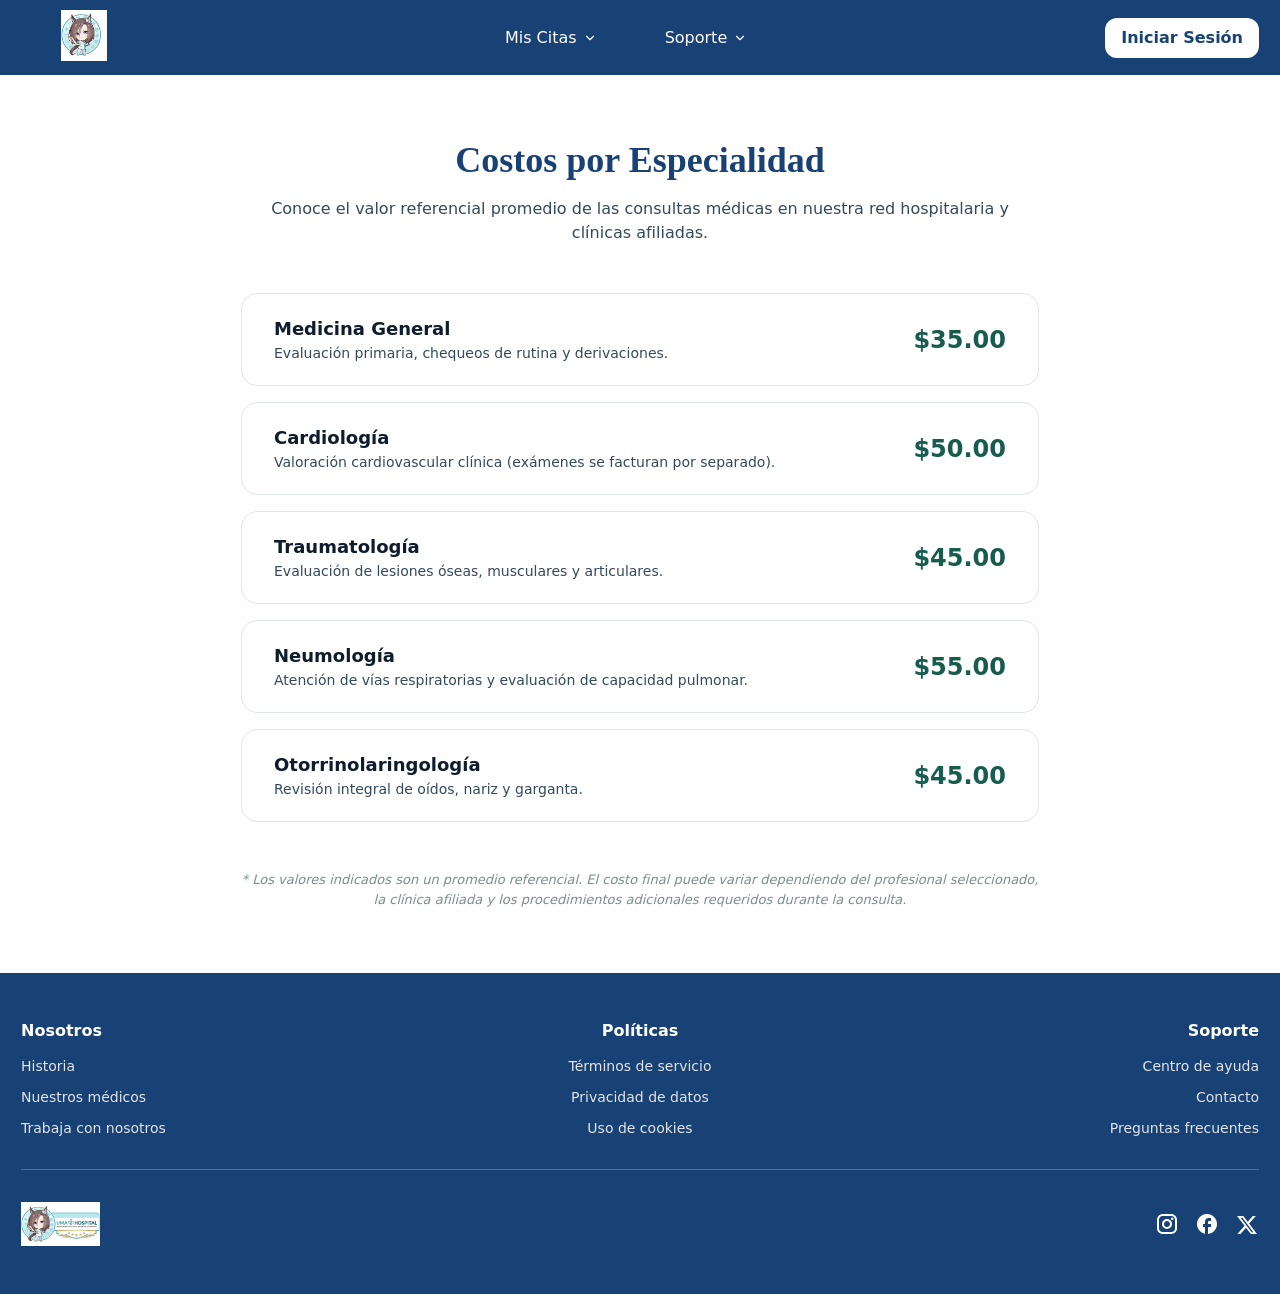
==== costs-section.html @ 03626efe "- Se añade sección de costos - Se coloca botón de menú dentro del logo" ====
<!DOCTYPE html>
<html lang="es">
  <head>
    <meta charset="UTF-8" />
    <meta name="viewport" content="width=device-width, initial-scale=1.0" />
    <title>Barra de navegación UMA Hospital</title>
    <link rel="stylesheet" href="styles.css" />
  </head>
  <body>
    <nav class="navbar" aria-label="Barra de navegación">
      <div class="navbar__content">
        <button class="navbar__menu" type="button" aria-label="Abrir menú">
          <svg viewBox="0 0 35 35" width="35" height="35" aria-hidden="true">
            <rect x="6" y="10" width="23" height="3" rx="1.5" fill="#FFFFFF" />
            <rect x="6" y="17" width="23" height="3" rx="1.5" fill="#FFFFFF" />
            <rect x="6" y="24" width="23" height="3" rx="1.5" fill="#FFFFFF" />
          </svg>
        </button>

        <a href="index.html" aria-label="Volver a la página de inicio" class="nav-logo-link">
          <img src="assets/logo.jpeg" alt="Logo UMA Hospital" class="nav-logo" />
        </a>

        <ul class="nav-links">
          <!-- DROPDOWN: MIS CITAS -->
          <li class="nav-item dropdown">
            <a href="#" class="dropdown-toggle" aria-haspopup="true" aria-expanded="false">
              Mis Citas
              <!-- Ícono de flecha vectorizado -->
              <svg width="14" height="14" viewBox="0 0 24 24" fill="none" stroke="currentColor" stroke-width="2" stroke-linecap="round" stroke-linejoin="round"><polyline points="6 9 12 15 18 9"></polyline></svg>
            </a>
            
            <!-- Contenedor del Mega Menú -->
            <div class="dropdown-menu mega-menu">
              <!-- Columna 1: Gestión -->
              <div class="dropdown-group">
                <span class="dropdown-header">Gestión de Citas</span>
                <a href="#">Panel de control</a>
                <a href="#">Documentación</a>
                <a href="#">Configuración</a>
              </div>
              
              <!-- Divisor visual vertical -->
              <div class="dropdown-divider"></div>

              <!-- Columna 2: Agendamiento y Búsqueda -->
              <div class="dropdown-group">
                <span class="dropdown-header">Agendamiento y Búsqueda</span>
                <a href="#">Selección de turnos</a>
                <a href="#">Costos</a>
                <a href="#">Especialidades</a>
                <a href="#">Directorio médico</a>
              </div>
            </div>
          </li>

          <!-- DROPDOWN: SOPORTE -->
          <li class="nav-item dropdown">
            <a href="#" class="dropdown-toggle" aria-haspopup="true" aria-expanded="false">
              Soporte
              <svg width="14" height="14" viewBox="0 0 24 24" fill="none" stroke="currentColor" stroke-width="2" stroke-linecap="round" stroke-linejoin="round"><polyline points="6 9 12 15 18 9"></polyline></svg>
            </a>
            
            <div class="dropdown-menu">
              <div class="dropdown-group">
                <span class="dropdown-header">Ayuda al Paciente</span>
                <a href="#">Centro de ayuda</a>
                <a href="#">Contacto</a>
                <a href="#">Preguntas frecuentes</a>
              </div>
            </div>
          </li>
        </ul>

        <a href="#" class="nav-button">Iniciar Sesión</a>
      </div>
    </nav>

<!-- INICIO DEL CONTENIDO CENTRAL: COSTOS -->
    <main class="main-content costs-page">
      <section class="costs-section" aria-labelledby="costs-title">
        
        <header class="costs-header">
          <h1 class="costs-title" id="costs-title">Costos por Especialidad</h1>
          <p class="costs-subtitle">Conoce el valor referencial promedio de las consultas médicas en nuestra red hospitalaria y clínicas afiliadas.</p>
        </header>

        <div class="costs-grid" role="list">
          
          <!-- Tarjeta de Precio 1 -->
          <article class="cost-item" role="listitem">
            <div class="cost-info">
              <h2 class="cost-specialty">Medicina General</h2>
              <span class="cost-desc">Evaluación primaria, chequeos de rutina y derivaciones.</span>
            </div>
            <div class="cost-price">$35.00</div>
          </article>

          <!-- Tarjeta de Precio 2 -->
          <article class="cost-item" role="listitem">
            <div class="cost-info">
              <h2 class="cost-specialty">Cardiología</h2>
              <span class="cost-desc">Valoración cardiovascular clínica (exámenes se facturan por separado).</span>
            </div>
            <div class="cost-price">$50.00</div>
          </article>

          <!-- Tarjeta de Precio 3 -->
          <article class="cost-item" role="listitem">
            <div class="cost-info">
              <h2 class="cost-specialty">Traumatología</h2>
              <span class="cost-desc">Evaluación de lesiones óseas, musculares y articulares.</span>
            </div>
            <div class="cost-price">$45.00</div>
          </article>

          <!-- Tarjeta de Precio 4 -->
          <article class="cost-item" role="listitem">
            <div class="cost-info">
              <h2 class="cost-specialty">Neumología</h2>
              <span class="cost-desc">Atención de vías respiratorias y evaluación de capacidad pulmonar.</span>
            </div>
            <div class="cost-price">$55.00</div>
          </article>

          <!-- Tarjeta de Precio 5 -->
          <article class="cost-item" role="listitem">
            <div class="cost-info">
              <h2 class="cost-specialty">Otorrinolaringología</h2>
              <span class="cost-desc">Revisión integral de oídos, nariz y garganta.</span>
            </div>
            <div class="cost-price">$45.00</div>
          </article>

        </div>

        <footer class="costs-disclaimer">
          <p>* Los valores indicados son un promedio referencial. El costo final puede variar dependiendo del profesional seleccionado, la clínica afiliada y los procedimientos adicionales requeridos durante la consulta.</p>
        </footer>

      </section>
    </main>

        <footer class="site-footer">
      <div class="site-footer__inner">
        <div class="footer-links">
          <div class="footer-group">
            <h3>Nosotros</h3>
            <ul>
              <li><a href="#">Historia</a></li>
              <li><a href="#">Nuestros médicos</a></li>
              <li><a href="#">Trabaja con nosotros</a></li>
            </ul>
          </div>
          <div class="footer-group">
            <h3>Políticas</h3>
            <ul>
              <li><a href="#">Términos de servicio</a></li>
              <li><a href="#">Privacidad de datos</a></li>
              <li><a href="#">Uso de cookies</a></li>
            </ul>
          </div>
          <div class="footer-group">
            <h3>Soporte</h3>
            <ul>
              <li><a href="#">Centro de ayuda</a></li>
              <li><a href="#">Contacto</a></li>
              <li><a href="#">Preguntas frecuentes</a></li>
            </ul>
          </div>
        </div>

        <hr class="footer-divider" />

        <div class="footer-bottom">
          <img src="assets/logo-footer.jpg" alt="Logo UMA Hospital" class="footer-logo" />
          <div class="footer-socials" aria-label="Redes sociales">
            <a href="#" aria-label="Instagram"><img src="assets/icon-instagram.svg" alt="Instagram" /></a>
            <a href="#" aria-label="Facebook"><img src="assets/icon-facebook.svg" alt="Facebook" /></a>
            <a href="#" aria-label="X"><img src="assets/icon-x.svg" alt="X" /></a>
          </div>
        </div>
      </div>
    </footer>
  </body>
</html>
---- styles.css ----
:root {
  color-scheme: dark;
}

* {
  box-sizing: border-box;
}

body {
  margin: 0;
  min-height: 100vh;
  font-family: Inter, system-ui, sans-serif;
  background: #ffffff;

  display: flex;
  flex-direction: column;
}

.navbar {
  width: 100%;
  background: #184175;
}

.main-content {
  /* NUEVO: Esto obliga al contenido principal a expandirse como un resorte,
     empujando el footer hacia el final de la pantalla */
  flex: 1; 
}

.navbar__content {
  display: flex;
  align-items: center;
  justify-content: space-between;
  padding: 10px 21px;
  gap: 48px;
  max-width: 1440px;
  margin: 0 auto;
}

.navbar__menu {
  display: none;
  align-items: center;
  justify-content: center;
  width: 35px;
  height: 35px;
  border: none;
  background: transparent;
  padding: 0;
  cursor: pointer;
}

.nav-logo {
  width: 126px;
  height: 51px;
  object-fit: contain;
}

.nav-links {
  display: flex;
  align-items: center;
  gap: 48px;
  margin: 0;
  padding: 0;
  list-style: none;
}

.nav-links a {
  color: #ffffff;
  text-decoration: none;
  font-size: 16px;
  font-weight: 500;
  line-height: 1;
  white-space: nowrap;
  padding: 10px;
}

/* =========================================
   NAVEGACIÓN DESPLEGABLE (DROPDOWNS)
========================================= */
.nav-item {
  position: relative;
  list-style: none;
}

.dropdown-toggle {
  display: flex;
  align-items: center;
  gap: 6px;
}

/* Animación del ícono de flecha al pasar el ratón */
.dropdown-toggle svg {
  transition: transform 0.2s ease;
}

.dropdown:hover .dropdown-toggle svg {
  transform: rotate(180deg);
}

/* Contenedor flotante del menú */
.dropdown-menu {
  position: absolute;
  top: 100%;
  left: 50%;
  transform: translateX(-50%) translateY(20px);
  background: #ffffff;
  border-radius: 12px;
  box-shadow: 0 12px 32px rgba(0, 0, 0, 0.12);
  padding: 24px;
  
  /* Lo ocultamos con opacidad para permitir una transición suave */
  opacity: 0;
  visibility: hidden;
  pointer-events: none; /* Evita que el usuario haga clic cuando es invisible */
  
  transition: all 0.3s cubic-bezier(0.25, 0.8, 0.25, 1);
  z-index: 100;
  display: flex;
  gap: 32px;
}

/* Variación más ancha para "Mis Citas" */
.mega-menu {
  min-width: 480px;
}

/* Efecto de aparición magnética al hacer hover */
.dropdown:hover .dropdown-menu {
  opacity: 1;
  visibility: visible;
  pointer-events: auto;
  transform: translateX(-50%) translateY(10px);
}

/* Distribución de las columnas */
.dropdown-group {
  display: flex;
  flex-direction: column;
  gap: 12px;
  flex: 1;
}

/* Títulos de cada categoría */
.dropdown-header {
  font-size: 12px;
  text-transform: uppercase;
  font-weight: 700;
  color: #184175;
  letter-spacing: 0.5px;
  margin-bottom: 4px;
  padding-left: 10px;
}

/* Sobrescribimos el color blanco de la barra para los enlaces internos */
.nav-links .dropdown-menu a {
  color: #34495e;
  padding: 8px 10px;
  border-radius: 8px;
  font-size: 15px;
  font-weight: 500;
  transition: all 0.2s ease;
}

/* Efecto hover interactivo dentro del menú */
.nav-links .dropdown-menu a:hover {
  background: #f0f4f8; /* Gris azulado muy suave */
  color: #184175;
  padding-left: 14px; /* Ligero desplazamiento a la derecha */
}

/* Línea sutil que separa las dos columnas */
.dropdown-divider {
  width: 1px;
  background: #e2e5e7;
  margin: 0;
}

.nav-button {
  display: inline-flex;
  align-items: center;
  justify-content: center;
  padding: 12px 16px;
  min-width: 140px;
  background: #ffffff;
  color: #184175;
  border-radius: 12px;
  text-decoration: none;
  font-weight: 600;
  font-size: 16px;
  line-height: 1;
}

@media (max-width: 1024px) {
  .navbar__content {
    max-width: 1025px;
    gap: 16px;
    justify-content: space-between;
  }
}

@media (max-width: 599px) {
  .navbar__content {
    max-width: 599px;
    justify-content: flex-start;
    gap: 16px;
  }

  .navbar__menu {
    display: flex;
  }

  .nav-links,
  .nav-button {
    display: none;
  }
}

.hero-carousel {
  position: relative;
  overflow: hidden;
  min-height: 520px;
  display: flex;
  align-items: center;
  justify-content: center;
  padding: 120px 200px;
  margin: 32px auto;
  background: #184175 url("assets/hero-bg-1.jpg") center/cover no-repeat;
  border-radius: 20px;
  max-width: 1440px;
  width: calc(100% - 42px);
}

.hero-carousel::before,
.hero-carousel::after {
  content: "";
  position: absolute;
  inset: 0;
  background-size: cover;
  background-position: center;
  background-repeat: no-repeat;
  opacity: 0;
  pointer-events: none;
}

.hero-carousel::before {
  background-image: url("assets/hero-bg-2.jpg");
  animation: hero-fade-2 15s infinite ease-in-out;
  z-index: 0
}

.hero-carousel::after {
  background-image: url("assets/hero-bg-3.png");
  animation: hero-fade-3 15s infinite ease-in-out;
  z-index: 0
}

.hero-panel {
  position: relative;
  z-index: 1;
  display: flex;
  flex-direction: column;
  align-items: center;
  justify-content: center;
  gap: 32px;
  width: min(980px, 100%);
  text-align: center;
}

.hero-title {
  margin: 0;
  color: #ffffff;
  font-family: Lora, Georgia, serif;
  font-size: 48px;
  font-weight: 600;
  line-height: 1.1;
}

.hero-search {
  display: flex;
  align-items: center;
  gap: 16px;
  width: min(775px, 100%);
  padding: 12px 16px;
  border-radius: 12px;
  background: #ffffff;
}

.hero-search__icon {
  display: flex;
  align-items: center;
  justify-content: center;
  width: 36px;
  height: 36px;
  color: #184175;
  flex-shrink: 0;
}

.hero-search__input {
  border: none;
  outline: none;
  width: 100%;
  font-size: 16px;
  line-height: 1.4;
  color: #0f1c2d;
  background: transparent;
}

.hero-search__input::placeholder {
  color: rgba(0, 0, 0, 0.4);
} /* <- ¡AQUÍ CERRAMOS EL PLACEHOLDER PRIMERO! */

/* AHORA SÍ: Ocultamos las versiones cortas por defecto (Vista de PC) */
.title-tablet {
  display: none;
}
.input-mobile {
  display: none;
}

@keyframes hero-fade-2 {
  0%, 23% { opacity: 0; }    /* Espera oculta mientras se ve la imagen 1 */
  33%, 56% { opacity: 1; }   /* Se muestra totalmente en su turno */
  66%, 100% { opacity: 0; }  /* Se oculta para dar paso a la imagen 3 */
}

@keyframes hero-fade-3 {
  0%, 56% { opacity: 0; }    /* Espera oculta mientras pasan la 1 y la 2 */
  66%, 90% { opacity: 1; }   /* Se muestra totalmente en su turno */
  100% { opacity: 0; }       /* Se desvanece suavemente volviendo a la imagen 1 */
}

@media (max-width: 1024px) {
  .hero-carousel {
    padding: 100px 120px;
    min-height: 480px;
  }

  .hero-title {
    font-size: 40px;
  }

  .hero-search {
    width: min(680px, 100%);
  }

  .title-desktop {
    display: none;
  }

  .title-tablet {
    display: block; 
  }
}

@media (max-width: 599px) {
  .hero-carousel {
    padding: 64px 20px;
    min-height: 420px;
  }

  .hero-panel {
    gap: 20px;
  }

  .hero-title {
    font-size: 32px;
  }

  .hero-search {
    width: 100%;
    padding: 14px 16px;
  }

  .input-desktop {
    display: none;
  }
  .input-mobile {
    display: block;
    width: 100%;
  }
}

.specialties-section {
  max-width: 1440px;
  margin: 48px auto; /* Centra toda la sección en la pantalla */
  padding: 0 21px; /* Alinea con el margen del menú y el hero */
  width: 100%;
}

.specialties-title {
  font-family: Lora, Georgia, serif; /* Tipografía Serif del diseño original */
  font-size: 28px;
  font-weight: 700;
  color: #0f1c2d;
  margin-bottom: 24px;
}

.specialties-track {
  display: flex;
  gap: 24px;
  overflow-x: auto; /* Habilita el deslizamiento horizontal */
  padding-bottom: 16px; /* Da espacio para que no se corte la sombra de las tarjetas */
  
  /* Truco para ocultar la barra de scroll visualmente pero mantener la función */
  scrollbar-width: none; /* Firefox */
  -ms-overflow-style: none; /* IE y Edge */
}

.specialties-track::-webkit-scrollbar {
  display: none; /* Chrome, Safari y Opera */
}

.specialty-card {
  flex: 0 0 auto; /* ¡CRUCIAL! flex-shrink: 0 evita que las tarjetas se aplasten */
  width: 220px; /* Ancho fijo para mantener la uniformidad */
  background: #ffffff;
  border-radius: 16px;
  padding: 32px 24px;
  display: flex;
  flex-direction: column;
  align-items: center;
  justify-content: center;
  gap: 20px;
  border: 1px solid #E2E5E7; /* El borde gris sutil */
  box-shadow: 0px 4px 12px rgba(0, 0, 0, 0.03); /* Sombra suave */
  transition: transform 0.2s ease;
  cursor: pointer;
}

.specialty-card:hover {
  transform: translateY(-5px); /* Pequeña animación al pasar el ratón */
  box-shadow: 0px 8px 16px rgba(0, 0, 0, 0.06);
}

.specialty-icon {
  width: 64px;
  height: 64px;
}

.specialty-name {
  margin: 0;
  font-size: 16px;
  font-weight: 600;
  color: #184175;
  text-align: center;
}

/* Centra las tarjetas de especialidades solo en pantallas grandes */
@media (min-width: 1025px) {
  .specialties-track {
    justify-content: center;
  }
}

@media (max-width: 1024px) {
  .specialties-section {
    margin-top: 40px;
  }

  .specialties-title {
    font-size: 22px;
  }
}

@media (max-width: 599px) {
  .specialties-section {
    margin-top: 32px;
    width: calc(100% - 24px);
  }

  .specialties-section {
    margin: 32px auto;
  }

  .specialties-title {
    font-size: 24px;
  }

  .specialty-card {
    width: 180px;
    padding: 24px 16px;
  }
}

/* =========================================
   SECCIÓN CLÍNICAS AFILIADAS
========================================= */
.affiliates-section {
  max-width: 1440px;
  margin: 64px auto;
  padding: 0 21px; /* Restauramos la alineación exacta del menú y especialidades */
  width: 100%;
}

.affiliates-title {
  margin: 0 0 24px 0; /* Separación idéntica a la sección anterior */
  font-family: Lora, Georgia, serif;
  font-size: 28px; /* Igualamos el tamaño al título de Especialidades */
  font-weight: 700;
  color: #0f1c2d;
}

.affiliates-slider {
  overflow: hidden;
  width: 100%;
}

.affiliates-track {
  display: flex;
  align-items: center;
  gap: 64px;
  width: max-content;
  animation: affiliates-marquee 20s linear infinite;
  will-change: transform; /* Optimiza la animación en el navegador */
}

.affiliate-item {
  display: flex;
  align-items: center;
  justify-content: center;
  flex-shrink: 0;
  min-width: 140px;
}

.affiliate-item img {
  height: 64px; /* Les devolvemos su tamaño y presencia original */
  max-width: 200px;
  width: auto;
  object-fit: contain;
  /* Eliminamos el filtro gris y la opacidad para que brillen a todo color */
}

/* Animación del Carrusel */
@keyframes affiliates-marquee {
  from {
    transform: translateX(0);
  }
  to {
    /* Desplaza exactamente 1 grupo de 5 logos hacia la izquierda */
    transform: translateX(calc(-25% - 16px));
  }
}

/* Responsividad */
@media (max-width: 1024px) {
  .affiliates-section {
    margin: 48px auto;
  }
  .affiliates-title {
    font-size: 24px;
  }
}

@media (max-width: 599px) {
  .affiliates-section {
    margin: 32px auto;
  }
  .affiliates-title {
    font-size: 24px;
  }
  .affiliate-item img {
    height: 48px; /* Tamaño adaptado para móviles */
    max-width: 140px;
  }
}


/* =========================================
   SECCIÓN PROMOCIONES DEL MES
========================================= */
.promos-section {
  max-width: 1440px;
  margin: 64px auto;
  padding: 0 21px;
  width: 100%;
}

.promos-title {
  font-family: Lora, Georgia, serif;
  font-size: 28px;
  font-weight: 700;
  color: #0f1c2d;
  margin-bottom: 24px;
}

/* VISTA DE PC: Dos recuadros estáticos lado a lado */
.promos-container {
  display: flex;
  gap: 32px; /* Tu espacio de 32px */
  justify-content: center;
  width: 100%;
}

.promo-banner {
  width: calc(50% - 16px); /* Mitad de pantalla menos la mitad del gap */
  height: 240px; /* Tu altura fija */
  border-radius: 16px;
  object-fit: cover;
}

/* =========================================
   VISTA TABLET Y MÓVIL (Desvanecimiento)
========================================= */
@media (max-width: 1024px) {
  .promos-title {
    font-size: 24px;
  }
  
  .promos-container {
    display: block; /* Rompemos el Flexbox */
    position: relative; /* Convertimos el contenedor en un marco */
    height: 240px; 
  }
  
  .promo-banner {
    position: absolute; /* Apilamos una imagen sobre la otra */
    top: 0;
    left: 0;
    width: 100%; /* Un único recuadro centrado */
    height: 100%;
    opacity: 0; /* Las ocultamos por defecto */
  }

  /* Asignamos la animación infinita de 10 segundos (5s por imagen) */
  .banner-1 {
    animation: crossfade-1 10s infinite;
  }
  .banner-2 {
    animation: crossfade-2 10s infinite;
  }
}

@media (max-width: 599px) {
  .promos-section {
    margin: 32px auto;
  }
}

/* =========================================
   PÁGINA DE RESULTADOS DE BÚSQUEDA
========================================= */
.search-page-content {
  max-width: 1440px;
  margin: 0 auto;
  padding: 48px 21px;
  width: 100%;
}

.filters-bar {
  display: flex;
  justify-content: space-between;
  align-items: center;
  gap: 20px;
  padding: 20px;
  border: 1px solid #e2e5e7;
  border-radius: 16px;
  background: #ffffff;
  box-shadow: 0 4px 12px rgba(0, 0, 0, 0.12);
  margin: 0 auto 24px;
  max-width: 1000px;
}

.filters-title {
  margin: 0;
  font-size: 16px;
  font-weight: 600;
  color: #184175;
}

.filters-actions {
  display: flex;
  align-items: center;
  gap: 10px;
  flex-wrap: wrap;
}

.filter-chip {
  border: 1px solid #e2e5e7;
  border-radius: 12px;
  background: #ffffff;
  color: #184175;
  padding: 12px 16px;
  font-size: 16px;
  font-weight: 600;
  cursor: pointer;
}

.filter-chip--accent {
  color: #175c4f;
}

.doctors-list {
  display: flex;
  flex-direction: column;
  gap: 24px;
  max-width: 1000px;
  margin: 0 auto;
}

.doctor-card {
  display: flex;
  justify-content: space-between;
  align-items: center;
  gap: 24px;
  padding: 32px;
  border: 1px solid #e2e5e7;
  border-radius: 16px;
  background: #ffffff;
}

.doctor-info {
  display: flex;
  align-items: center;
  gap: 16px;
  min-width: 0;
}

.doctor-avatar {
  width: 80px;
  height: 80px;
  border-radius: 50%;
  background: #E5F0FA; /* El azul claro de tu diseño en lugar del gris genérico */
  display: flex;
  align-items: center;
  justify-content: center;
  flex-shrink: 0;
}

.doctor-meta {
  display: flex;
  flex-direction: column;
  gap: 8px;
}

.doctor-meta h3 {
  margin: 0;
  font-family: Lora, Georgia, serif;
  font-size: 22px;
  font-weight: 500;
  color: #4a90e2; /* Azul vibrante para los nombres */
}

.doctor-meta p {
  margin: 0;
  font-size: 14px;
  color: #34495e;
}

.doctor-schedule {
  display: flex;
  flex-direction: column;
  align-items: center;
  gap: 16px;
  min-width: 340px; /* Le damos un poco más de aire a la grilla */
}

.doctor-schedule h4, .empty-text {
  margin: 0;
  font-size: 15px;
  font-weight: 600;
  color: #111111;
  text-align: center;
}

.time-slots-grid {
  display: flex;
  flex-wrap: wrap;
  gap: 12px;
  justify-content: center;
  max-width: 320px; /* Evita que los botones se estiren demasiado */
}

.time-btn {
  border: 1px solid #bdc3c7;
  border-radius: 20px; /* Bordes más redondeados tipo "píldora" */
  padding: 8px 16px;
  min-width: 80px;
  background: #ffffff;
  color: #111111;
  font-size: 14px;
  font-weight: 600;
  cursor: pointer;
  transition: all 0.2s ease;
}

.time-btn:hover {
  border-color: #184175;
  color: #184175;
  background: #f8f9fa;
}

.doctor-schedule--empty {
  justify-content: center;
  gap: 20px;
}

.btn-calendar {
  border: 1px solid #bdc3c7;
  border-radius: 20px;
  padding: 10px 24px;
  background: #ffffff;
  color: #111111;
  font-size: 14px;
  font-weight: 600;
  cursor: pointer;
  transition: all 0.2s ease;
}

.btn-calendar:hover {
  background: #f8f9fa;
  border-color: #184175;
}

@media (max-width: 599px) {
  .search-page-content {
    padding: 24px 12px 48px;
  }

  .filters-bar {
    flex-direction: column;
    align-items: center;
    text-align: center;
  }

  .filters-title {
    font-size: 15px;
  }

  .doctor-card {
    flex-direction: column;
    text-align: center;
    padding: 24px 20px;
  }

  .doctor-info {
    flex-direction: column;
    justify-content: center;
  }

  .doctor-schedule {
    min-width: unset;
    width: 100%;
  }

  .time-slots-grid {
    justify-content: center;
  }
}

/* =========================================
   SECCIÓN FOOTER
========================================= */
.site-footer {
  background: #184175;
  color: #ffffff;
  margin-top: 0; /* Eliminamos el exceso de espacio en PC */
}

.site-footer__inner {
  max-width: 1440px;
  margin: 0 auto;
  padding: 48px 21px;
}

.footer-links {
  display: grid;
  grid-template-columns: repeat(3, 1fr); /* 3 columnas iguales */
  gap: 24px;
}

.footer-group {
  display: flex;
  flex-direction: column;
}

/* ALINEACIÓN EXACTA PARA PC */
/* 1. Nosotros (Izquierda) */
.footer-group:nth-child(1) {
  align-items: flex-start;
  text-align: left;
}

/* 2. Políticas (Centro) */
.footer-group:nth-child(2) {
  align-items: center;
  text-align: center;
}

/* 3. Soporte (Derecha) */
.footer-group:nth-child(3) {
  align-items: flex-end;
  text-align: right;
}

.footer-group h3 {
  margin: 0 0 16px;
  font-size: 16px;
  font-weight: 700;
}

.footer-group ul {
  list-style: none;
  padding: 0;
  margin: 0;
  display: flex;
  flex-direction: column;
  gap: 12px;
}

.footer-group a {
  color: #e2e5e7;
  text-decoration: none;
  font-size: 14px;
}

.footer-group a:hover {
  color: #ffffff;
}

.footer-divider {
  border: 0;
  border-top: 1px solid rgba(255, 255, 255, 0.25);
  margin: 32px 0;
}

.footer-bottom {
  display: flex;
  justify-content: space-between;
  align-items: center;
  gap: 16px;
}

.footer-logo {
  height: 44px;
  width: auto;
}

.footer-socials {
  display: flex;
  align-items: center;
  gap: 16px;
}

.footer-socials img {
  width: 24px;
  height: 24px;
  display: block;
}

/* =========================================
   RESPONSIVIDAD (TABLET Y MÓVIL)
========================================= */
@media (max-width: 599px) {
  .footer-links {
    grid-template-columns: 1fr; /* Mantiene 1 sola columna para los textos */
    gap: 32px;
  }

  /* Textos centrados en móvil */
  .footer-group:nth-child(1),
  .footer-group:nth-child(2),
  .footer-group:nth-child(3) {
    align-items: center;
    text-align: center;
  }
}

/* =========================================
   MATEMÁTICA DEL CROSSFADE (PROMOCIONES MÓVIL)
   (Restaurado en su lugar correcto)
========================================= */
@keyframes crossfade-1 {
  0%, 45% { opacity: 1; }     
  50%, 95% { opacity: 0; }    
  100% { opacity: 1; }        
}

@keyframes crossfade-2 {
  0%, 45% { opacity: 0; }     
  50%, 95% { opacity: 1; }    
  100% { opacity: 0; }        
}


/* =========================================
   PÁGINA ESTÁTICA: COSTOS
========================================= */
.costs-page {
  /* Restringimos el ancho para que la lista no se estire demasiado en monitores grandes */
  max-width: 840px; 
  margin: 0 auto;
  padding: 64px 21px;
  width: 100%;
}

.costs-header {
  text-align: center;
  margin-bottom: 48px;
}

.costs-title {
  font-family: Lora, Georgia, serif;
  font-size: 36px;
  font-weight: 700;
  color: #184175;
  margin: 0 0 16px 0;
}

.costs-subtitle {
  font-size: 16px;
  color: #34495e;
  margin: 0;
  line-height: 1.5;
}

.costs-grid {
  display: flex;
  flex-direction: column;
  gap: 16px;
  margin-bottom: 32px;
}

.cost-item {
  display: flex;
  justify-content: space-between;
  align-items: center;
  padding: 24px 32px;
  background: #ffffff;
  border: 1px solid #e2e5e7;
  border-radius: 16px;
  transition: transform 0.2s ease, box-shadow 0.2s ease, border-color 0.2s ease;
}

.cost-item:hover {
  transform: translateY(-2px);
  box-shadow: 0 8px 24px rgba(0, 0, 0, 0.06);
  border-color: #4a90e2; /* El azul claro de tu diseño */
}

.cost-info {
  display: flex;
  flex-direction: column;
  gap: 6px;
}

.cost-specialty {
  margin: 0;
  font-size: 18px;
  font-weight: 700;
  color: #0f1c2d;
}

.cost-desc {
  font-size: 14px;
  color: #34495e;
}

.cost-price {
  font-size: 24px;
  font-weight: 700;
  color: #175c4f; /* El verde acento de tu barra de filtros */
  flex-shrink: 0;
}

.costs-disclaimer {
  text-align: center;
  padding-top: 16px;
}

.costs-disclaimer p {
  font-size: 13px;
  color: #7f8c8d;
  font-style: italic;
  line-height: 1.5;
  margin: 0;
}

/* Responsividad para móviles */
@media (max-width: 599px) {
  .costs-page {
    padding: 48px 21px;
  }

  .costs-title {
    font-size: 28px;
  }

  .cost-item {
    flex-direction: column;
    align-items: flex-start;
    gap: 16px;
    padding: 20px;
  }
}
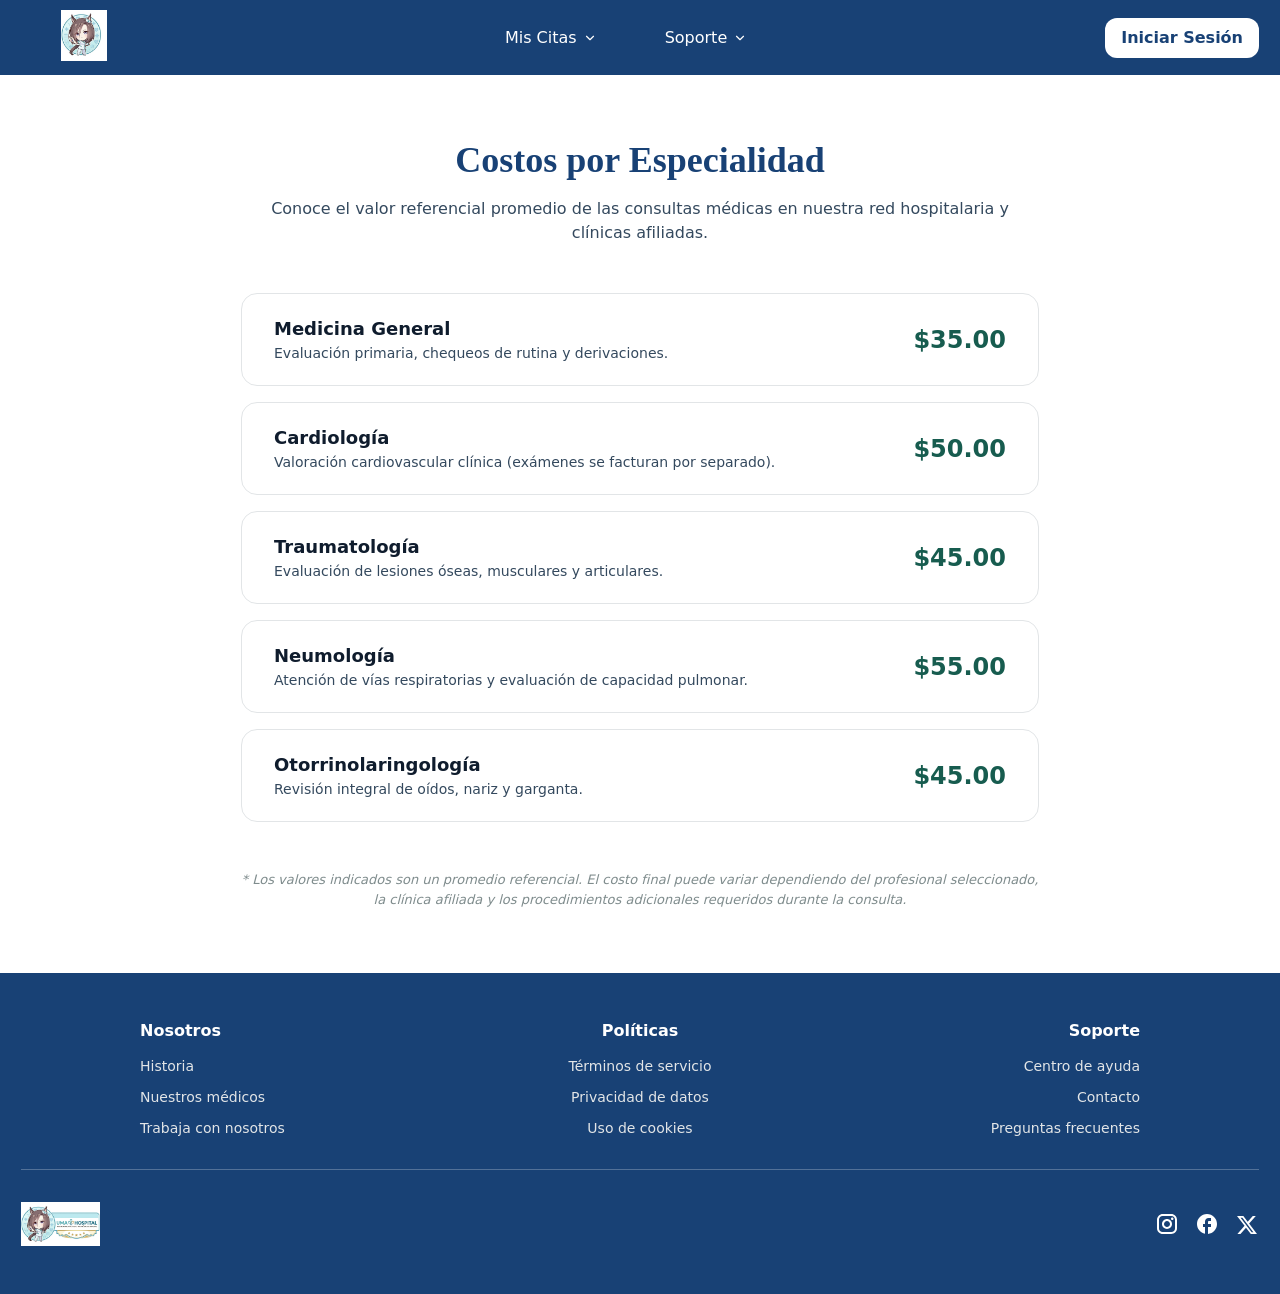
==== commit 62328427: "Se añade sección Políticas" ====
--- a/costs-section.html
+++ b/costs-section.html
@@ -35,6 +35,7 @@
               <!-- Columna 1: Gestión -->
               <div class="dropdown-group">
                 <span class="dropdown-header">Gestión de Citas</span>
+                <!-- Estos enlaces quedan con '#' hasta que se creen sus páginas -->
                 <a href="#">Panel de control</a>
                 <a href="#">Documentación</a>
                 <a href="#">Configuración</a>
@@ -46,9 +47,12 @@
               <!-- Columna 2: Agendamiento y Búsqueda -->
               <div class="dropdown-group">
                 <span class="dropdown-header">Agendamiento y Búsqueda</span>
-                <a href="#">Selección de turnos</a>
-                <a href="#">Costos</a>
+                <!-- Conectamos con el buscador/directorio médico -->
+                <a href="search-results.html">Selección de turnos</a>
+                <!-- Conectamos con la página de costos -->
+                <a href="costs-section.html">Costos</a>
                 <a href="#">Especialidades</a>
+                <!-- Conectamos con el buscador/directorio médico -->
                 <a href="#">Directorio médico</a>
               </div>
             </div>
@@ -66,7 +70,8 @@
                 <span class="dropdown-header">Ayuda al Paciente</span>
                 <a href="#">Centro de ayuda</a>
                 <a href="#">Contacto</a>
-                <a href="#">Preguntas frecuentes</a>
+                <!-- Conectamos con la página de preguntas frecuentes -->
+                <a href="faq.html">Preguntas frecuentes</a>
               </div>
             </div>
           </li>
@@ -155,9 +160,9 @@
           <div class="footer-group">
             <h3>Políticas</h3>
             <ul>
-              <li><a href="#">Términos de servicio</a></li>
-              <li><a href="#">Privacidad de datos</a></li>
-              <li><a href="#">Uso de cookies</a></li>
+              <li><a href="politicas.html#terminos">Términos de servicio</a></li>
+              <li><a href="politicas.html#privacidad">Privacidad de datos</a></li>
+              <li><a href="politicas.html#cookies">Uso de cookies</a></li>
             </ul>
           </div>
           <div class="footer-group">
@@ -165,7 +170,7 @@
             <ul>
               <li><a href="#">Centro de ayuda</a></li>
               <li><a href="#">Contacto</a></li>
-              <li><a href="#">Preguntas frecuentes</a></li>
+              <li><a href="faq.html">Preguntas frecuentes</a></li>
             </ul>
           </div>
         </div>
@@ -175,9 +180,9 @@
         <div class="footer-bottom">
           <img src="assets/logo-footer.jpg" alt="Logo UMA Hospital" class="footer-logo" />
           <div class="footer-socials" aria-label="Redes sociales">
-            <a href="#" aria-label="Instagram"><img src="assets/icon-instagram.svg" alt="Instagram" /></a>
-            <a href="#" aria-label="Facebook"><img src="assets/icon-facebook.svg" alt="Facebook" /></a>
-            <a href="#" aria-label="X"><img src="assets/icon-x.svg" alt="X" /></a>
+            <a href="https://www.instagram.com/i_fer.16/?hl=es" target="_blank" aria-label="Instagram"><img src="assets/icon-instagram.svg" alt="Instagram" /></a>
+            <a href="https://www.facebook.com/" target="_blank" aria-label="Facebook"><img src="assets/icon-facebook.svg" alt="Facebook" /></a>
+            <a href="https://twitter.com/" target="_blank" aria-label="X"><img src="assets/icon-x.svg" alt="X" /></a>
           </div>
         </div>
       </div>
--- a/styles.css
+++ b/styles.css
@@ -864,8 +864,13 @@
 
 .footer-links {
   display: grid;
-  grid-template-columns: repeat(3, 1fr); /* 3 columnas iguales */
+  grid-template-columns: repeat(3, 1fr); 
   gap: 24px;
+  
+  /* NUEVO: Restringimos el ancho para juntar las columnas */
+  max-width: 1000px; 
+  /* NUEVO: Centramos este bloque en medio de la pantalla */
+  margin: 0 auto;   
 }
 
 .footer-group {
@@ -1091,4 +1096,262 @@
     gap: 16px;
     padding: 20px;
   }
+}
+
+/* =========================================
+   PÁGINA ESTÁTICA: PREGUNTAS FRECUENTES
+========================================= */
+.faq-page {
+  max-width: 840px; 
+  margin: 0 auto;
+  padding: 64px 21px;
+  width: 100%;
+}
+
+.faq-header {
+  text-align: center;
+  margin-bottom: 48px;
+}
+
+.faq-title {
+  font-family: Lora, Georgia, serif;
+  font-size: 36px;
+  font-weight: 700;
+  color: #184175;
+  margin: 0 0 16px 0;
+}
+
+.faq-subtitle {
+  font-size: 16px;
+  color: #34495e;
+  margin: 0;
+  line-height: 1.5;
+}
+
+.faq-list {
+  display: flex;
+  flex-direction: column;
+  gap: 16px;
+}
+
+/* El contenedor del acordeón */
+.faq-item {
+  background: #ffffff;
+  border: 1px solid #e2e5e7;
+  border-radius: 12px;
+  overflow: hidden;
+  transition: box-shadow 0.2s ease, border-color 0.2s ease;
+}
+
+.faq-item:hover {
+  border-color: #4a90e2;
+}
+
+/* La cabecera clicable */
+.faq-question {
+  display: flex;
+  justify-content: space-between;
+  align-items: center;
+  padding: 24px;
+  font-size: 16px;
+  font-weight: 600;
+  color: #0f1c2d;
+  cursor: pointer;
+  list-style: none; /* Elimina la flecha fea por defecto en Firefox */
+}
+
+/* Elimina la flecha fea por defecto en Chrome/Safari */
+.faq-question::-webkit-details-marker {
+  display: none; 
+}
+
+/* Animación del ícono SVG */
+.faq-icon {
+  color: #184175;
+  transition: transform 0.3s cubic-bezier(0.25, 0.8, 0.25, 1);
+  flex-shrink: 0;
+}
+
+/* Cuando el detalles está abierto, rotamos la flecha 180 grados */
+details[open] .faq-icon {
+  transform: rotate(180deg);
+  color: #4a90e2;
+}
+
+/* El texto de la respuesta */
+.faq-answer {
+  padding: 0 24px 24px 24px;
+  color: #34495e;
+  font-size: 15px;
+  line-height: 1.6;
+  border-top: 1px solid transparent;
+}
+
+.faq-answer p {
+  margin: 0;
+}
+
+/* Responsividad para móviles */
+@media (max-width: 599px) {
+  .faq-page {
+    padding: 48px 21px;
+  }
+
+  .faq-title {
+    font-size: 28px;
+  }
+
+  .faq-question {
+    padding: 20px;
+    font-size: 15px;
+    gap: 16px; /* Asegura espacio entre el texto largo y el ícono */
+  }
+
+  .faq-answer {
+    padding: 0 20px 20px 20px;
+  }
+}
+
+/* =========================================
+   DESPLAZAMIENTO SUAVE PARA ANCHOR LINKS
+========================================= */
+html {
+  scroll-behavior: smooth;
+}
+
+/* =========================================
+   PÁGINA LEGAL UNIFICADA CON SIDEBAR
+========================================= */
+.legal-page {
+  width: 100%;
+  background-color: #f8f9fa;
+  padding: 64px 21px;
+}
+
+.legal-layout {
+  display: flex;
+  gap: 40px;
+  max-width: 1100px; /* Más ancho para que quepa el menú lateral */
+  margin: 0 auto;
+  align-items: flex-start; /* Evita que el menú lateral se estire verticalmente */
+}
+
+/* Tarjeta de Salto Rápido (Sidebar) */
+.legal-sidebar {
+  width: 280px;
+  flex-shrink: 0;
+  position: sticky; /* ¡Magia! Esto hace que el menú se quede fijo al hacer scroll */
+  top: 40px; 
+}
+
+.legal-sidebar-card {
+  background: #ffffff;
+  border-radius: 16px;
+  padding: 24px;
+  border: 1px solid #e2e5e7;
+  box-shadow: 0 4px 12px rgba(0, 0, 0, 0.03);
+}
+
+.legal-sidebar-card h3 {
+  margin: 0 0 16px 0;
+  font-size: 14px;
+  text-transform: uppercase;
+  color: #7f8c8d;
+  letter-spacing: 0.5px;
+}
+
+.legal-nav {
+  display: flex;
+  flex-direction: column;
+  gap: 8px;
+}
+
+.legal-nav-link {
+  text-decoration: none;
+  color: #34495e;
+  font-weight: 500;
+  font-size: 15px;
+  padding: 10px 12px;
+  border-radius: 8px;
+  transition: all 0.2s ease;
+}
+
+.legal-nav-link:hover {
+  background: #f0f4f8;
+  color: #184175;
+  padding-left: 16px; /* Pequeña animación al pasar el ratón */
+}
+
+/* Contenedor del Texto Legal */
+.legal-container {
+  flex: 1; /* Ocupa el resto del espacio disponible */
+  background: #ffffff;
+  padding: 48px;
+  border-radius: 16px;
+  box-shadow: 0 4px 24px rgba(0, 0, 0, 0.04);
+  border: 1px solid #e2e5e7;
+}
+
+/* Como el sidebar es pegajoso, le damos un margen superior a cada sección 
+   para que el título no quede oculto bajo el borde superior de la pantalla */
+.legal-section {
+  scroll-margin-top: 40px; 
+}
+
+.legal-header {
+  margin-bottom: 24px;
+}
+
+.legal-date {
+  font-size: 14px;
+  color: #7f8c8d;
+  font-weight: 600;
+  margin: 0 0 12px 0;
+}
+
+.legal-title {
+  font-family: Lora, Georgia, serif;
+  font-size: 32px;
+  font-weight: 700;
+  color: #184175;
+  margin: 0;
+}
+
+.legal-content {
+  color: #34495e;
+  font-size: 16px;
+  line-height: 1.7;
+}
+
+.legal-content h2 {
+  font-size: 20px;
+  font-weight: 700;
+  color: #0f1c2d;
+  margin: 32px 0 16px 0;
+}
+
+.legal-content p {
+  margin: 0 0 16px 0;
+}
+
+.legal-divider {
+  border: 0;
+  border-top: 1px solid #e2e5e7;
+  margin: 48px 0;
+}
+
+/* Responsividad para móviles */
+@media (max-width: 768px) {
+  .legal-layout {
+    flex-direction: column; /* Apila el menú lateral arriba del texto */
+  }
+  
+  .legal-sidebar {
+    width: 100%;
+    position: static; /* Quitamos lo fijo en móviles para no comer espacio de pantalla */
+  }
+  
+  .legal-container {
+    padding: 32px 20px;
+  }
 }
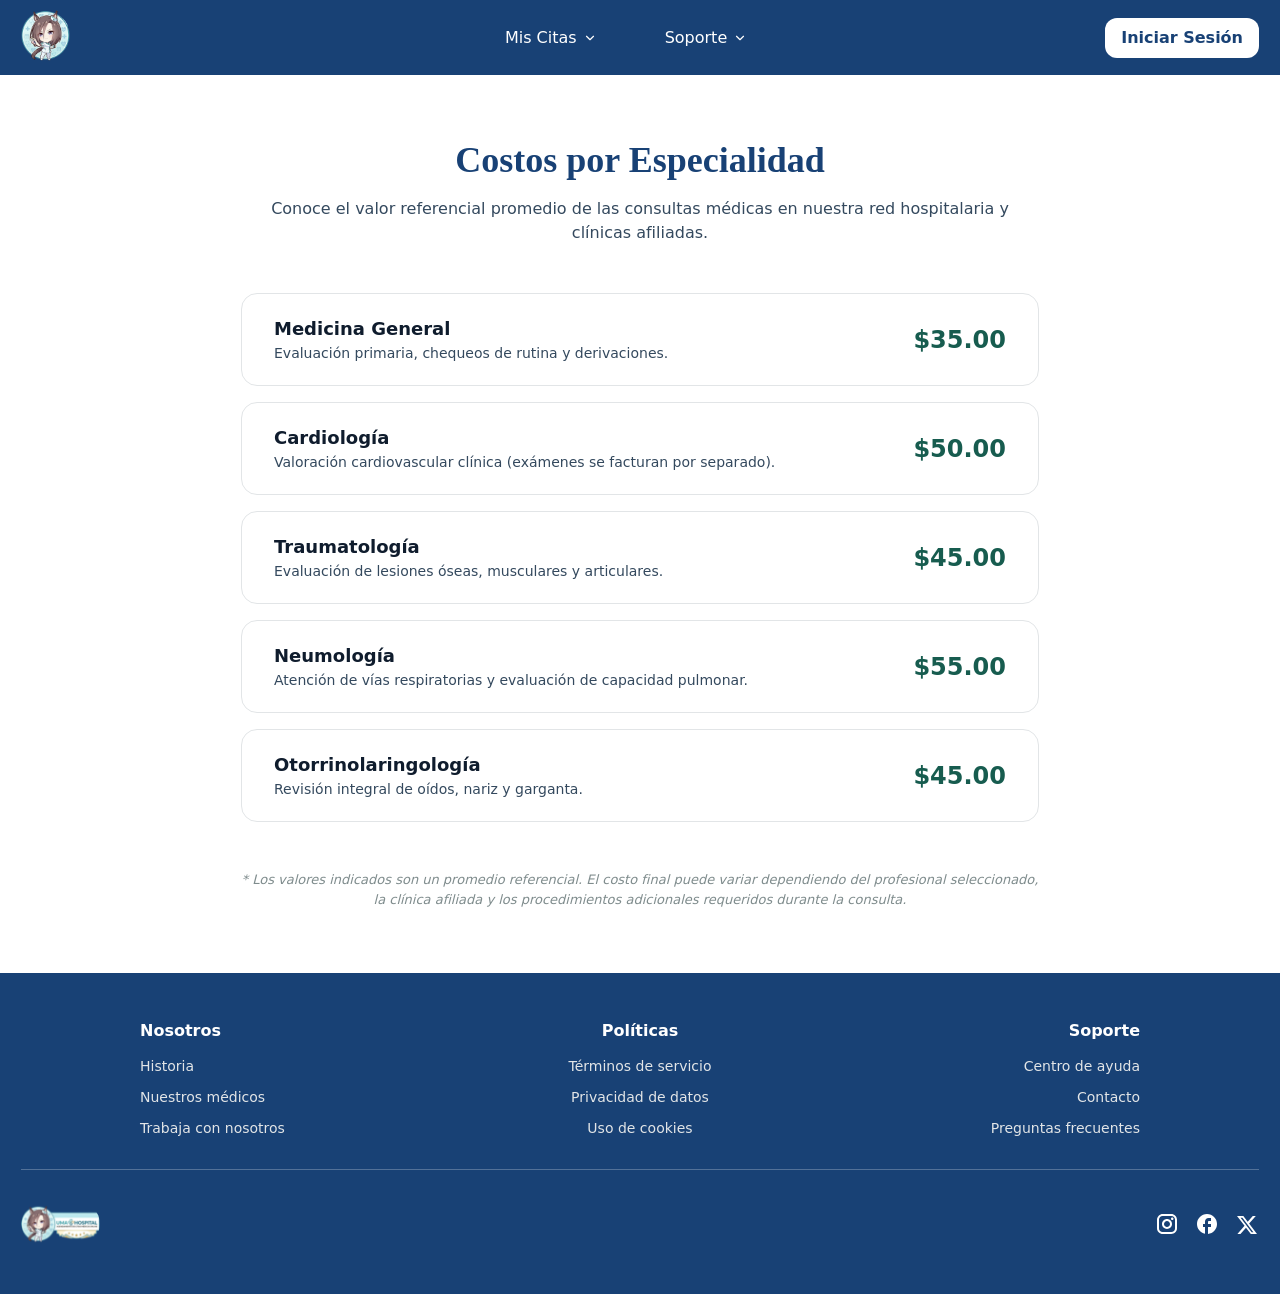
==== commit 29de895c: "NavBar - Footer Logos Upgrade" ====
--- a/costs-section.html
+++ b/costs-section.html
@@ -18,7 +18,7 @@
         </button>
 
         <a href="index.html" aria-label="Volver a la página de inicio" class="nav-logo-link">
-          <img src="assets/logo.jpeg" alt="Logo UMA Hospital" class="nav-logo" />
+          <img src="assets/logo.svg" alt="Logo UMA Hospital" class="nav-logo" />
         </a>
 
         <ul class="nav-links">
@@ -178,7 +178,7 @@
         <hr class="footer-divider" />
 
         <div class="footer-bottom">
-          <img src="assets/logo-footer.jpg" alt="Logo UMA Hospital" class="footer-logo" />
+          <img src="assets/logo-footer.svg" alt="Logo UMA Hospital" class="footer-logo" />
           <div class="footer-socials" aria-label="Redes sociales">
             <a href="https://www.instagram.com/i_fer.16/?hl=es" target="_blank" aria-label="Instagram"><img src="assets/icon-instagram.svg" alt="Instagram" /></a>
             <a href="https://www.facebook.com/" target="_blank" aria-label="Facebook"><img src="assets/icon-facebook.svg" alt="Facebook" /></a>
